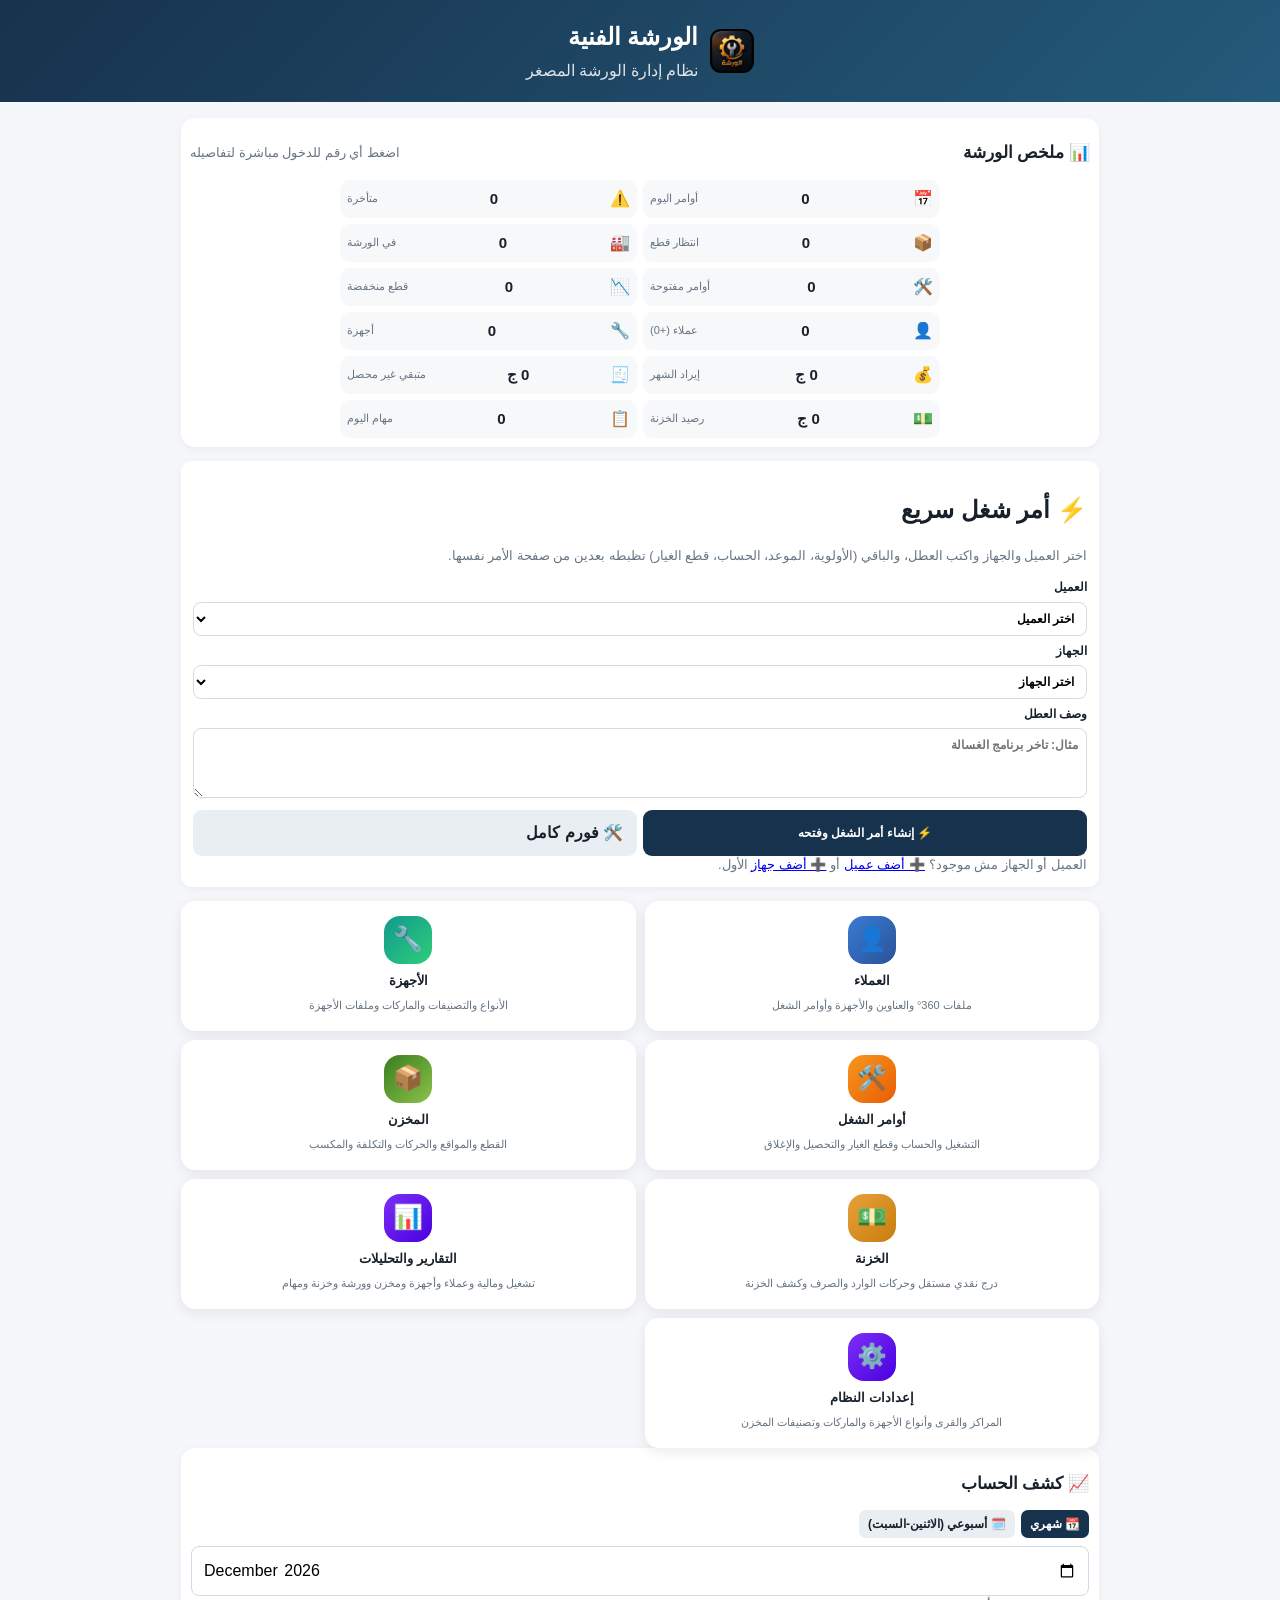
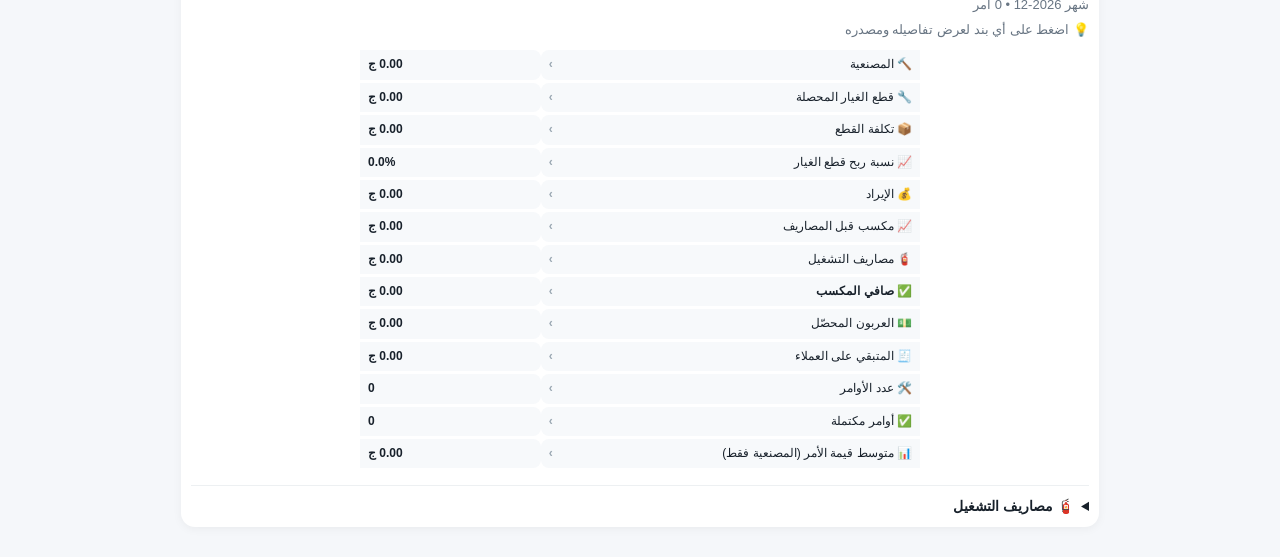
==== index.html @ c68638f8 "Add files via upload" ====
<!doctype html><html lang="ar" dir="rtl"><head><meta charset="utf-8"><meta name="viewport" content="width=device-width,initial-scale=1"><meta name="theme-color" content="#001b4d"><link rel="manifest" href="manifest.json?v=11.4.1"><link rel="icon" type="image/png" sizes="192x192" href="icon-192-v11-4-1.png"><link rel="apple-touch-icon" href="icon-192-v11-4-1.png"><title>الورشة الفنية | النظام المصغر</title><link rel="stylesheet" href="style.css"></head><body>
<header><div class="brand"><img class="brand-logo" src="icon-192-v11-4-1.png" alt="شعار الورشة الفنية"><div><h1>الورشة الفنية</h1><p>نظام إدارة الورشة المصغر</p></div></div><button id="installAppBtn" class="secondary hidden" type="button" onclick="installWorkshopApp()">📲 تثبيت التطبيق</button></header>
<main>
<section class="dashboard"><div class="dash-head"><h2>📊 ملخص الورشة</h2><span class="hint">اضغط أي رقم للدخول مباشرة لتفاصيله</span></div><div id="dashboard"></div></section>
<section class="panel" id="quickOrderPanel"><h2>⚡ أمر شغل سريع</h2><p class="hint">اختر العميل والجهاز واكتب العطل، والباقي (الأولوية، الموعد، الحساب، قطع الغيار) تظبطه بعدين من صفحة الأمر نفسها.</p><div class="form-grid"><label class="wide">العميل<select id="qoCustomer"></select></label><label class="wide">الجهاز<select id="qoDevice"></select></label><label class="wide">وصف العطل<textarea id="qoFault" placeholder="مثال: تاخر برنامج الغسالة"></textarea></label></div><div class="actions"><button type="button" class="primary" onclick="quickCreateRequest()">⚡ إنشاء أمر الشغل وفتحه</button><a class="secondary" href="requests.html">🛠️ فورم كامل</a></div><div class="hint">العميل أو الجهاز مش موجود؟ <a href="customers.html">➕ أضف عميل</a> أو <a href="devices.html">➕ أضف جهاز</a> الأول.</div></section>
<div class="grid">
<a class="card card-accent-blue" href="customers.html"><i>👤</i><div class="card-text"><b>العملاء</b><span>ملفات 360° والعناوين والأجهزة وأوامر الشغل</span></div></a>
<a class="card card-accent-teal" href="devices.html"><i>🔧</i><div class="card-text"><b>الأجهزة</b><span>الأنواع والتصنيفات والماركات وملفات الأجهزة</span></div></a>
<a class="card card-accent-orange" href="requests.html"><i>🛠️</i><div class="card-text"><b>أوامر الشغل</b><span>التشغيل والحساب وقطع الغيار والتحصيل والإغلاق</span></div></a>
<a class="card card-accent-green" href="inventory.html"><i>📦</i><div class="card-text"><b>المخزن</b><span>القطع والمواقع والحركات والتكلفة والمكسب</span></div></a>
<a class="card card-accent-gold" href="treasury.html"><i>💵</i><div class="card-text"><b>الخزنة</b><span>درج نقدي مستقل وحركات الوارد والصرف وكشف الخزنة</span></div></a>
<a class="card card-accent-purple" href="reports.html"><i>📊</i><div class="card-text"><b>التقارير والتحليلات</b><span>تشغيل ومالية وعملاء وأجهزة ومخزن وورشة وخزنة ومهام</span></div></a><a class="card card-accent-purple" href="settings.html"><i>⚙️</i><div class="card-text"><b>إعدادات النظام</b><span>المراكز والقرى وأنواع الأجهزة والماركات وتصنيفات المخزن</span></div></a>
</div>
<section class="report" id="reportSection">
  <div class="dash-head"><h2>📈 كشف الحساب</h2></div>
  <div class="report-mode-toggle">
    <button type="button" id="modeMonthBtn" class="secondary mini-action active-track" onclick="setReportMode('month')">📆 شهري</button>
    <button type="button" id="modeWeekBtn" class="secondary mini-action" onclick="setReportMode('week')">🗓️ أسبوعي (الاثنين‑السبت)</button>
  </div>
  <input id="reportMonth" type="month">
  <input id="reportWeek" type="week" class="hidden">
  <div id="monthlyReport"></div>
  <details class="expense-panel">
    <summary>🧯 مصاريف التشغيل</summary>
    <div class="form-grid expense-form">
      <label>التاريخ<input id="expDate" type="date"></label>
      <label>التصنيف<select id="expCategory"></select></label>
      <label>المبلغ<input id="expAmount" type="number" step="0.01" min="0" placeholder="0.00"></label>
      <label class="wide">ملاحظة<input id="expNote" placeholder="اختياري"></label>
    </div>
    <button type="button" class="primary expense-save" onclick="addExpense()">💾 حفظ المصروف</button>
    <div id="expenseList"></div>
  </details>
</section>
</main><script src="notif-shared.js"></script><script src="app.js"></script></body></html>
---- style.css ----
*{box-sizing:border-box}body{margin:0;font-family:Arial,sans-serif;background:#f5f7fa;color:#18212b}header{background:linear-gradient(135deg,#17324d,#245a7a);color:#fff;padding:20px}.brand{max-width:950px;margin:auto;display:flex;gap:12px;align-items:center}.brand-logo{width:44px;height:44px;border-radius:11px;flex:0 0 auto;display:block}.brand h1{margin:0;font-size:24px}.brand p{margin:4px 0 0;opacity:.85}main{max-width:950px;margin:auto;padding:16px}.page{max-width:950px}.back{display:inline-block;margin-bottom:12px;color:#17324d;text-decoration:none;font-weight:bold}.page-head,.dash-head{display:flex;align-items:center;justify-content:space-between;gap:10px}.grid{display:grid;grid-template-columns:repeat(2,1fr);gap:12px;margin-top:14px}.card,.panel,.report,.dashboard,.profile,.item,.form{background:#fff;border-radius:14px;box-shadow:0 2px 10px #0000000d}.card{display:flex;flex-direction:column;text-align:center;align-items:center;gap:10px;padding:20px 12px;text-decoration:none;color:inherit;box-shadow:0 4px 14px #00000014;transition:transform .12s,box-shadow .12s}.card:hover{transform:translateY(-2px);box-shadow:0 8px 20px #00000022}.card:active{transform:scale(.98)}.card i{font-style:normal;font-size:28px;flex:0 0 auto;width:58px;height:58px;display:flex;align-items:center;justify-content:center;background:#eef3f7;border-radius:16px}.card-full{grid-column:1/-1;flex-direction:row;text-align:right}.card-accent-blue i{background:linear-gradient(135deg,#3a7bd5,#2a5298);color:#fff}.card-accent-teal i{background:linear-gradient(135deg,#11998e,#2fce7a);color:#fff}.card-accent-orange i{background:linear-gradient(135deg,#f7971e,#e85d04);color:#fff}.card-accent-green i{background:linear-gradient(135deg,#3a7d1f,#8bc34a);color:#fff}.card-accent-purple i{background:linear-gradient(135deg,#7b2ff7,#4a00e0);color:#fff}
.card-accent-gold i{background:linear-gradient(135deg,#e8a13a,#c77d0e);color:#fff}
.treasury-balance{background:linear-gradient(135deg,#17324d,#0c1c2c);color:#fff;border-radius:14px;padding:18px;text-align:center;margin-bottom:14px}
.treasury-balance span{display:block;font-size:13px;opacity:.8;margin-bottom:4px}
.treasury-balance b{font-size:28px}
.treasury-balance.negative{background:linear-gradient(135deg,#8a1f1f,#4d0e0e)}
.treasury-actions{background:#f7f9fb;border-radius:10px;padding:10px;margin-bottom:14px}
.treasury-actions .actions{display:flex;gap:8px;margin-top:8px}
.treasury-actions .actions button{flex:1}
.treasury-list-title{margin:14px 0 8px;font-size:15px}
.treasury-row{display:grid;grid-template-columns:1fr auto auto;align-items:center;gap:8px;background:#fff;border:1px solid #e2e6eb;border-radius:10px;padding:10px 12px;margin-bottom:8px}
.treasury-row-main{display:flex;flex-direction:column;gap:2px;min-width:0}
.treasury-row-main small{color:#687583;font-size:11px}
.treasury-row-amount{font-weight:bold;white-space:nowrap}
.treasury-row-amount.in{color:#1e8a4c}
.treasury-row-amount.out{color:#b3261e}
.treasury-row-actions{display:flex;gap:4px}.card-text{min-width:0;flex:1 1 auto}.card b{font-size:17px;display:block;margin-bottom:2px}.card span{color:#687583;line-height:1.5;font-size:13px}.dashboard,.report{padding:14px;margin-bottom:14px}.stats{display:grid;grid-template-columns:repeat(4,1fr);gap:8px}.stat{background:#f6f8fa;border-radius:10px;padding:10px}.stat b{display:block;font-size:18px}.stat span{font-size:12px;color:#687583}.primary,.secondary,.icon-btn{border:0;border-radius:9px;padding:11px 14px;cursor:pointer;text-decoration:none;font-weight:bold;font-family:inherit}.primary{background:#17324d;color:#fff}.secondary,.icon-btn{background:#e9eef3;color:#18212b}.form{padding:15px;margin:14px 0}.form-grid{display:grid;grid-template-columns:repeat(2,1fr);gap:10px}.form-grid .wide{grid-column:1/-1}label{display:grid;gap:5px;font-weight:bold;font-size:14px}small{font-weight:normal;color:#75808a}input,select,textarea{width:100%;padding:11px;border:1px solid #d3dae1;border-radius:8px;font:inherit;background:#fff}textarea{min-height:70px;resize:vertical}.actions{display:grid;grid-template-columns:1fr 1fr;gap:8px;margin-top:12px}.search{margin:10px 0}.item{padding:14px;margin:9px 0}.item-head{display:flex;justify-content:space-between;gap:8px;align-items:center}.badge{background:#edf1f4;border-radius:20px;padding:4px 9px;font-size:12px}.profile{padding:16px}.profile-grid,.calc-grid{display:grid;grid-template-columns:repeat(2,1fr);gap:9px}.kv{background:#f7f9fb;border-radius:9px;padding:10px}.kv b{display:block;color:#6b7783;font-size:12px;margin-bottom:3px}.calc,.parts-box,.panel{background:#f7f9fb;border-radius:11px;padding:12px;margin-top:12px}.part-add{display:grid;grid-template-columns:2fr 1fr auto;gap:8px}.part-row{display:grid;grid-template-columns:2fr 1fr 1fr auto;gap:7px;align-items:center;margin-top:7px}.filters{display:grid;grid-template-columns:2fr 1fr;gap:8px}.settings-grid{display:grid;grid-template-columns:repeat(2,1fr);gap:12px}.panel{background:#fff}.inline{display:grid;grid-template-columns:1fr auto;gap:7px}.setting-row{display:flex;justify-content:space-between;gap:7px;align-items:center;padding:8px 0;border-bottom:1px solid #edf0f2}.hidden{display:none}.notice{background:#fff3cd;padding:12px;border-radius:9px}.hint{color:#687583;font-size:13px}.photo{max-width:180px;max-height:160px;border-radius:10px;margin-top:8px}.danger{color:#a11}.success{color:#18794e}.money{font-weight:bold;font-size:18px}@media(max-width:650px){.form-grid,.stats,.settings-grid,.profile-grid,.calc-grid{grid-template-columns:1fr}.actions{grid-template-columns:1fr}.filters{grid-template-columns:1fr}.part-add{grid-template-columns:1fr 1fr}.part-row{grid-template-columns:1fr 1fr}.page-head{align-items:flex-start}}

.address-note{background:#f1f5f8;border-radius:8px;padding:8px;font-size:13px;color:#657381;margin:6px 0}.compact-actions{display:flex;gap:6px;flex-wrap:wrap;align-items:center}.village-box{display:flex;gap:6px;flex-wrap:wrap;padding:8px 0}.village-chip{background:#eef3f7;border-radius:18px;padding:5px 8px;font-size:12px}.village-chip button{border:0;background:transparent;cursor:pointer}.compact-stats{display:grid;grid-template-columns:repeat(2,1fr);gap:6px}.compact-stats .stat{padding:7px;display:flex;align-items:center;justify-content:space-between;gap:6px;text-decoration:none;color:inherit}a.stat{cursor:pointer}.compact-stats .stat b{font-size:15px}.compact-stats .stat span{font-size:11px}.month-table{width:100%;border-collapse:collapse;font-size:13px}.month-table td{padding:7px 6px;border-bottom:1px solid #edf0f2}.month-table td:last-child{text-align:left;font-weight:bold}
.report-click-hint{margin:0 0 8px}
.report-row-clickable{cursor:pointer}
.report-row-clickable:active{opacity:.7}
.report-row-clickable td:first-child{position:relative}
.report-row-clickable td:first-child::after{content:"›";float:left;color:#9aa7b2;font-weight:bold}
.report-detail{margin-top:10px;background:#eef3f7;border-radius:10px;padding:10px}
.report-detail-head{display:flex;align-items:center;justify-content:space-between;gap:8px;margin-bottom:6px}
.report-detail-note{margin-bottom:6px}
.report-detail-list{display:grid;gap:6px;max-height:320px;overflow:auto}
.report-detail-row{display:flex;justify-content:space-between;align-items:center;gap:8px;background:#fff;border-radius:8px;padding:8px 10px;text-decoration:none;color:inherit;font-size:13px}
.report-detail-row.total-row{font-weight:bold;background:#dfe9f2}
.report-mode-toggle{display:flex;gap:6px;margin-bottom:8px;flex-wrap:wrap}
.profile-title{unicode-bidi:plaintext;white-space:normal!important;overflow:visible!important;text-overflow:clip!important;word-break:break-word;max-width:100%!important;line-height:1.25}
.quick-add{background:#eef6ff;border:1px dashed #9fc4e8;border-radius:10px;padding:12px;margin:2px 0 10px;animation:quickAddIn .15s ease-out}
.quick-add h3{margin:0 0 8px;font-size:14px;color:#17324d}
@keyframes quickAddIn{from{opacity:0;transform:translateY(-4px)}to{opacity:1;transform:translateY(0)}}
.select-add{display:grid;grid-template-columns:1fr auto;gap:6px}
.quick-add-btn.quick-add-open{background:#fde2e2;color:#a11}
.report-range{margin-bottom:6px}
.expense-panel{margin-top:14px;border-top:1px solid #edf0f2;padding-top:10px}
.expense-panel summary{cursor:pointer;font-weight:bold;font-size:14px}
.expense-form{margin-top:8px}
.expense-save{margin-top:8px}
.expense-subtitle{font-size:13px;margin:12px 0 6px}
.expense-row{display:grid;grid-template-columns:70px 1fr auto auto auto;gap:8px;align-items:center;background:#f7f9fb;border-radius:8px;padding:7px 8px;margin-top:6px;font-size:12px}
.expense-note{color:#687583;overflow:hidden;text-overflow:ellipsis;white-space:nowrap}

.profile-title{font-size:21px;line-height:1.15;margin:0;white-space:nowrap;overflow:hidden;text-overflow:ellipsis;max-width:55vw}.section-actions{display:flex;gap:6px;align-items:center;justify-content:flex-end;flex-wrap:wrap}.small-btn{padding:7px 9px;font-size:12px;border-radius:8px}.profile .page-head{margin-bottom:10px}.month-table{border-collapse:separate;border-spacing:0 3px}.month-table tr{background:#f7f9fb}.month-table td{padding:8px 9px;border:0}.month-table td:first-child{border-radius:8px 0 0 8px}.month-table td:last-child{border-radius:0 8px 8px 0;text-align:left;min-width:100px}.report .month-table{max-width:560px;margin:auto}.report .month-table td{padding:6px 8px}.report{padding:10px}.compact-stats .stat{min-height:38px}.compact-stats{max-width:600px;margin:auto}.form .page-head{margin-bottom:8px}.form{scroll-margin-top:10px}@media(max-width:650px){.profile-title{font-size:19px;max-width:48vw}.section-actions{gap:4px}.small-btn{padding:6px 8px;font-size:11px}.compact-stats{grid-template-columns:repeat(2,1fr)}}

/* v3.1 compact mobile/work-order improvements */
.request-one-page{padding:12px}.request-top{display:flex;justify-content:space-between;align-items:center;gap:8px;margin-bottom:8px}.request-title{font-size:18px!important;max-width:none}.mini-action{padding:6px 9px!important;font-size:11px!important;border-radius:7px!important}.request-grid{display:grid;grid-template-columns:repeat(2,minmax(0,1fr));gap:6px}.request-grid .kv{padding:7px 8px;min-height:0;font-size:13px}.request-grid .kv b{font-size:10px;margin-bottom:2px}.request-wide{grid-column:1/-1}.request-account,.request-parts{background:#f7f9fb;border-radius:9px;padding:8px}.request-account h3,.request-parts h3{margin:0 0 5px;font-size:14px}.request-account{grid-column:1}.request-parts{grid-column:2}.compact-money{font-size:11px!important}.compact-money td{padding:4px 6px!important}.compact-money td:last-child{min-width:70px!important}.total-row{font-weight:bold}.compact-part{grid-template-columns:1fr auto auto!important;font-size:12px;margin-top:4px!important;background:#fff;border-radius:7px;padding:5px 6px}.empty-inline{font-size:12px;color:#6b7783;padding:4px 0}.request-part-add{grid-template-columns:minmax(0,1fr) 55px auto!important;margin-top:7px}.request-part-add select,.request-part-add input{padding:7px;font-size:11px}.request-part-add button{white-space:nowrap}.request-one-page .compact-actions{gap:4px}.request-one-page .badge{font-size:10px;padding:3px 7px}.profile-title{font-size:18px;max-width:100%;white-space:nowrap;overflow:hidden;text-overflow:ellipsis}.profile .page-head{gap:6px}.compact-actions .primary,.compact-actions .secondary{padding:7px 9px;font-size:11px}.month-table td{padding:5px 7px}.report .month-table{font-size:12px}.dashboard{padding:9px}.dash-head h2{font-size:17px}.grid{gap:9px}.card{padding:15px 10px;gap:8px}.card i{font-size:24px;width:48px;height:48px}.card b{font-size:13px}.card span{font-size:11px}.card-full{flex-direction:row;text-align:right;padding:14px 16px}.item{padding:10px;margin:6px 0}.item-head{gap:5px}.item-head b{font-size:14px}.back{font-size:13px}.page{padding:10px}.page-head h1{font-size:20px;margin:0}.section-actions{gap:4px}.small-btn{padding:6px 8px;font-size:11px}.form{padding:10px}.form-grid{gap:7px}.form-grid label{font-size:12px}.form-grid input,.form-grid select,.form-grid textarea{padding:8px;font-size:12px}.actions{gap:6px}.actions button{padding:8px;font-size:12px}
@media(max-width:650px){.request-grid{grid-template-columns:repeat(2,minmax(0,1fr));gap:5px}.request-account,.request-parts{grid-column:1/-1}.request-parts{display:block}.request-part-add{grid-template-columns:minmax(0,1fr) 48px!important}.request-part-add button{grid-column:1/-1;width:100%}.request-top{align-items:flex-start}.request-title{font-size:17px!important}.profile-title{font-size:17px;max-width:43vw}.compact-actions .primary,.compact-actions .secondary{padding:6px 8px;font-size:10px}.request-one-page .kv{font-size:12px}.request-one-page .kv b{font-size:9px}.request-one-page .request-account,.request-one-page .request-parts{padding:7px}.request-one-page h3{font-size:13px}.compact-part{font-size:11px}.report .month-table td{padding:4px 5px}}

/* v3.2: slightly larger, clean mobile typography + payment/parts controls */
body{font-size:16px;line-height:1.45}
button,input,select,textarea{font-size:inherit}
.pay-close-btn{width:100%;margin-top:8px;padding:9px 10px;border:0;border-radius:8px;background:#17324d;color:#fff;font-weight:bold;cursor:pointer;font-family:inherit}
.request-part-add input{max-width:80px}
@media(max-width:650px){
  .request-one-page .kv{font-size:13px}
  .request-one-page .kv b{font-size:10px}
  .request-one-page h3{font-size:14px}
  .compact-part{font-size:12px}
  .request-part-add select,.request-part-add input{font-size:12px;padding:8px}
  .mini-action{font-size:11px!important;padding:7px 9px!important}
  .hint{font-size:12px}
  .profile-title{font-size:18px;max-width:48vw}
  .page-head h1{font-size:21px}
}

/* v3.2: slightly larger, clean typography + payment/parts controls */
body{font-size:16px;line-height:1.45}
button,input,select,textarea{font-size:inherit}
.pay-close-btn{width:100%;margin-top:8px;padding:9px 10px;border:0;border-radius:8px;background:#17324d;color:#fff;font-weight:bold;cursor:pointer;font-family:inherit}
.request-part-add input{max-width:80px}
@media(max-width:650px){
  .request-one-page .kv{font-size:13px}
  .request-one-page .kv b{font-size:10px}
  .request-one-page h3{font-size:14px}
  .compact-part{font-size:12px}
  .request-part-add select,.request-part-add input{font-size:12px;padding:8px}
  .mini-action{font-size:11px!important;padding:7px 9px!important}
  .hint{font-size:12px}
  .profile-title{font-size:18px;max-width:48vw}
  .page-head h1{font-size:21px}
}

/* v3.3: scheduling + workshop workflow */
.schedule-panel,.workshop-track{background:#f7f9fb;border-radius:10px;padding:9px;margin:9px 0}.schedule-head{display:flex;justify-content:space-between;gap:8px;align-items:center;margin-bottom:6px;font-size:13px}.schedule-head span{color:#687583;font-size:12px}.schedule-table{display:grid;gap:4px}.schedule-row{display:grid;grid-template-columns:90px 55px 1fr;gap:6px;align-items:center;background:#fff;border-radius:7px;padding:6px 8px;font-size:12px}.schedule-header{background:#e9eef3;font-weight:bold;color:#687583}.schedule-row a{font-weight:bold;margin-left:4px}.schedule-empty{font-size:12px;color:#687583;text-align:center}.workshop-track{grid-column:1/-1}.workshop-track h3{margin:0 0 6px;font-size:14px}.workshop-state{display:flex;justify-content:space-between;align-items:center;gap:8px;background:#fff;border-radius:8px;padding:7px 8px;margin-bottom:6px}.workshop-state small{color:#687583}.workshop-actions{display:flex;gap:5px;flex-wrap:wrap}.active-track{background:#17324d;color:#fff}.workshop-pull{margin-top:7px}.workshop-badge{display:inline-block;margin:4px 0}.filters{grid-template-columns:2fr 1fr 1fr}
@media(max-width:650px){.schedule-row{grid-template-columns:68px 42px 1fr;font-size:11px}.schedule-head{font-size:12px}.workshop-actions .mini-action{flex:1 1 auto}.filters{grid-template-columns:1fr}.workshop-track{padding:7px}.workshop-track h3{font-size:13px}}

.settings-anchor,#reportSection{scroll-margin-top:20px}.settings-grid{align-items:start}.setting-list-panel{min-width:0}.setting-list-panel .setting-row{gap:6px}.mini-action{font-size:12px!important;padding:7px 9px!important;white-space:nowrap}.page-head h1{font-size:21px}.profile-title{font-size:19px;white-space:nowrap;overflow:hidden;text-overflow:ellipsis}.compact-actions{gap:5px}.settings-grid .panel{margin:0}.setting-list-panel h2{font-size:17px}.setting-list-panel .hint{font-size:12px}
.village-row{display:flex;align-items:center;gap:8px;flex-wrap:wrap;padding:7px 0;border-bottom:1px solid rgba(255,255,255,.06)}
.village-order{display:inline-flex;align-items:center}
.order-number{width:54px;min-width:54px;padding:7px 5px;text-align:center;border-radius:9px;border:1px solid #c9d2da;background:#fff;color:#18212b;font-size:15px}
.village-name{flex:1;min-width:120px}
/* ترتيب الإعدادات بالسحب والإفلات */
.drag-hint{font-size:12px;color:#687583;background:#f6f8fa;border-radius:8px;padding:7px 9px;margin:8px 0}.drag-item{position:relative;transition:transform .12s,background .12s,box-shadow .12s}.drag-handle{display:inline-flex;align-items:center;justify-content:center;width:28px;min-width:28px;height:28px;border-radius:7px;background:#eef3f7;color:#526170;cursor:grab;font-size:18px;font-weight:bold;touch-action:none;user-select:none}.drag-handle:active{cursor:grabbing}.drag-item.dragging{opacity:.55;box-shadow:0 0 0 2px #17324d33 inset}.drag-item.drag-over{background:#eaf2f8;border-radius:9px;box-shadow:0 0 0 2px #17324d55 inset}.setting-name{flex:1;min-width:0}.type-options{margin:3px 0 8px;padding-right:38px}.sortable-list{display:grid;gap:2px}.village-row{width:100%;}.village-row .village-name{flex:1;min-width:80px}.village-row .order-number,.setting-row .order-number{width:48px;min-width:48px}.setting-row .compact-actions{justify-content:flex-start}@media(max-width:650px){.drag-handle{width:32px;min-width:32px;height:32px}.drag-hint{font-size:11px}.setting-row,.village-row{padding:7px 0}.setting-name{font-size:13px}.type-options{padding-right:40px}}

/* V11.2.1: actions occupy a dedicated left column; never cover record data */
.record-card{display:grid!important;grid-template-columns:96px minmax(0,1fr);gap:12px;align-items:start;direction:ltr;min-height:104px;overflow:hidden}
.record-card>.record-main{direction:rtl;min-width:0}
.card-side-actions{position:static!important;grid-column:1;grid-row:1;display:flex;flex-direction:column;gap:6px;align-items:stretch;width:auto;direction:rtl}
.card-side-actions .small-btn{width:100%;text-align:center;box-sizing:border-box}
.record-card .record-main>*{min-width:0}
.danger-btn{background:#8f1d2c!important;color:#fff!important;border:0;border-radius:8px;padding:7px 10px;font:inherit;cursor:pointer}.danger-btn:hover{filter:brightness(1.08)}.danger-strong{background:#b00020!important}.danger-panel{border:1px solid #d7a3aa!important}.delete-actions{display:grid;grid-template-columns:repeat(2,minmax(0,1fr));gap:8px}.delete-actions .danger-btn{width:100%}
@media(max-width:650px){.record-card{grid-template-columns:82px minmax(0,1fr);gap:9px;min-height:100px}.card-side-actions{gap:5px}.card-side-actions .small-btn{font-size:10px!important;padding:6px 5px!important}.delete-actions{grid-template-columns:1fr}}

/* V11.1 PWA install control */
#installAppBtn{margin-inline-start:auto;white-space:nowrap;align-self:center}
header{display:flex;align-items:center;justify-content:space-between;gap:12px}
@media (max-width:600px){#installAppBtn{font-size:.86rem;padding:9px 12px}.brand h1{font-size:1.45rem}.brand p{font-size:.9rem}}

.inline-status{border:1px solid #ccd6e0;border-radius:8px;padding:4px 8px;background:#fff;font:inherit;max-width:180px}


/* =========================================================
   V11.2.6 — Simple / uncluttered section views
   ========================================================= */
.simple-home{margin-top:12px}
.simple-summary-title{display:flex;align-items:center;justify-content:space-between;gap:10px;padding:4px 2px 10px;font-size:16px}
.simple-summary-title span{font-size:12px;color:#687583}
.simple-stat-grid{display:grid;grid-template-columns:repeat(2,minmax(0,1fr));gap:8px}
.bucket-group-label{font-size:12px;color:#687583;margin:12px 2px 6px;font-weight:bold}
.simple-stat{display:grid;grid-template-columns:auto 1fr auto;grid-template-rows:auto auto;align-items:center;gap:0 8px;background:#fff;border:1px solid #e2e6eb;border-radius:12px;padding:10px 11px;font:inherit;text-align:right;cursor:pointer;color:inherit}
.simple-stat:active{opacity:.8}
.simple-stat span{grid-row:1/3;font-size:22px;color:#3a5a78;display:flex;align-items:center;justify-content:center}
.simple-stat span svg{width:24px;height:24px}
.simple-stat b{font-size:12px;white-space:nowrap;overflow:hidden;text-overflow:ellipsis}
.simple-stat strong{font-size:18px;text-align:left}
.simple-stat small{grid-column:2;color:#687583;font-size:11px}
.simple-main-actions{display:flex;gap:8px;align-items:center;flex-wrap:wrap;margin-top:10px}
.simple-tile{border:1px solid #dfe4e9;background:#fff;color:#18212b;border-radius:12px;min-height:82px;padding:10px 8px;display:flex;flex-direction:column;align-items:center;justify-content:center;gap:4px;font-family:inherit;cursor:pointer;box-shadow:0 1px 4px #0000000a}
.simple-tile span{font-size:24px;line-height:1}
.simple-tile span svg{width:24px;height:24px}
.simple-tile b{font-size:12px}
.simple-tile:hover{transform:translateY(-1px)}
.simple-tile.primary-tile{background:#17324d;color:#fff;border-color:#17324d}
.simple-action-link{padding:9px 11px;border-radius:9px;background:#eef2f5;color:#18212b;text-decoration:none;font-size:12px;font-weight:bold}
.simple-empty{padding:14px;text-align:center;color:#687583;background:#f7f9fb;border-radius:10px;font-size:13px}
.simple-stock-alert{display:block;width:100%;text-align:right;background:#fff3cd;color:#7a5b00;border:none;border-radius:9px;padding:8px 10px;font-size:12px;margin-bottom:8px;font:inherit;cursor:pointer}
.simple-stock-alert:active{opacity:.8}
.simple-order-grid{display:grid;grid-template-columns:repeat(3,minmax(0,1fr));gap:8px}
.simple-order-grid .simple-tile{min-height:86px}
.route-summary{margin-top:12px;background:#fff;border:1px solid #e2e6eb;border-radius:12px;padding:10px}
.route-day{border-top:1px solid #edf0f2;padding-top:8px;margin-top:8px}
.route-day-title{display:flex;justify-content:space-between;gap:8px;font-size:13px}
.route-day-title span{color:#687583;font-size:11px}
.route-center{margin-top:7px;background:#f7f9fb;border-radius:9px;padding:8px}
.route-group{margin-top:6px}
.route-group-title{display:flex;justify-content:space-between;gap:8px;font-size:12px;font-weight:bold;color:#3a4a58;padding:2px 2px 4px}
.route-group-title span{color:#687583;font-weight:normal}
.route-center>b{font-size:12px}
.route-village{margin-top:5px;padding-top:5px;border-top:1px solid #e9edf0}
.route-village-head{display:flex;justify-content:space-between;gap:8px;align-items:center}
.route-village-head span{font-size:12px;color:#3a4a58}
.route-village-head strong{font-size:12px}
.route-order-link{display:block;font-weight:bold;color:#17324d;text-decoration:none;font-size:12px;padding:3px 0}
.simple-list-head{display:flex;align-items:center;justify-content:space-between;gap:8px;margin:12px 0 8px}
.simple-list-head>div{display:grid;gap:2px}
.simple-list-head small{font-size:11px;color:#687583}
.simple-record{display:grid;grid-template-columns:42px minmax(0,1fr) auto;gap:9px;align-items:center;background:#fff;border:1px solid #e2e6eb;border-radius:11px;padding:9px 10px;margin:7px 0}
.simple-record-icon{width:38px;height:38px;border-radius:10px;background:#f0f3f6;display:flex;align-items:center;justify-content:center;font-size:20px;color:#3a5a78}
.simple-record-icon svg{width:22px;height:22px}
.simple-record-main{min-width:0;display:grid;gap:2px}
.simple-record-main a{color:inherit;text-decoration:none}
.simple-record-main b{font-size:13px}
.simple-record-main span{font-size:12px;white-space:nowrap;overflow:hidden;text-overflow:ellipsis}
.simple-record-main small{font-size:11px;color:#687583;white-space:nowrap;overflow:hidden;text-overflow:ellipsis}
.simple-record-actions{display:flex;gap:5px;align-items:center}
.simple-record-side{display:grid;justify-items:end;gap:3px}
.simple-record-side>b{font-size:12px}
.simple-status{display:inline-block;background:#eef2f5;color:#42505c;border-radius:14px;padding:4px 7px;font-size:10px;white-space:nowrap}
.simple-status.closed{background:#e5f5ec;color:#18794e}
.deposit-chip{color:#8a6116;font-size:10px;white-space:nowrap}
.simple-qty{min-width:34px;text-align:center;font-weight:bold;font-size:13px}
.simple-qty.low{color:#a11}
@media(max-width:650px){
  .simple-order-grid{grid-template-columns:repeat(2,minmax(0,1fr))}
  .simple-stat-grid{gap:6px}
  .simple-stat{padding:8px}
  .simple-tile{min-height:76px}
  .simple-tile span{font-size:22px}
  .simple-tile b{font-size:11px}
  .simple-record{grid-template-columns:36px minmax(0,1fr) auto;gap:7px;padding:8px}
  .simple-record-icon{width:34px;height:34px;font-size:18px}
  .simple-record-icon svg{width:19px;height:19px}
  .simple-record-main b{font-size:12px}
  .simple-record-main span{font-size:11px}
  .simple-record-main small{font-size:10px}
  .simple-record-actions .small-btn{font-size:10px!important;padding:6px 7px!important}
  .simple-record-side{gap:2px}
  .simple-record-side>b{font-size:10px}
  .simple-status{font-size:9px;padding:3px 6px}
}

/* ===== قطعة غيار خارج المخزن ===== */
.part-add-external{grid-template-columns:1.6fr 1fr 1fr .8fr auto;margin-top:8px;background:#fff7e8;border:1px dashed #e0a63c;border-radius:10px;padding:8px}
.part-row-external{background:#fff7e8;border-radius:8px;padding:4px 6px}
.ext-badge{display:inline-block;background:#e0a63c;color:#fff;border-radius:20px;padding:2px 8px;font-size:11px;font-weight:normal;margin-inline-start:4px}
.ext-cost-note{display:block;color:#8a6d1f;font-size:11px;margin-top:2px}
.tel-link{display:inline-flex;align-items:center;gap:4px;color:#18794e;font-weight:bold;text-decoration:none;direction:ltr;justify-content:flex-end}
.tel-link:hover{text-decoration:underline}
.wa-link{display:inline-flex;align-items:center;gap:4px;color:#1da851;font-weight:bold;text-decoration:none;margin-inline-start:6px}
.wa-link:hover{text-decoration:underline}
@media print{.tel-link,.wa-link{color:#111!important}}
.backup-import-btn{display:inline-flex;align-items:center;cursor:pointer}
.backup-import-btn input{display:none}
.request-parts .hint{margin-top:6px}

/* ===== صفحة التقارير والتحليلات ===== */
.report-page .page-head p{margin:4px 0 0}
.report-filters{display:grid;grid-template-columns:1fr 1fr;gap:10px}
.report-filter-actions{display:flex;flex-wrap:wrap;gap:8px;margin-top:10px}
.report-filter-actions button{flex:1 1 auto;min-width:96px}
#reportPeriodLabel{font-weight:bold;color:#17324d}

.report-section{margin-top:16px;padding:16px}
.report-section-head{display:flex;align-items:center;justify-content:space-between;gap:8px;margin-bottom:10px;border-bottom:2px solid #eef3f7;padding-bottom:8px}
.report-section-head h2{margin:0;font-size:17px;color:#17324d}
.report-section h3{margin:14px 0 8px;font-size:14px;color:#3a4753}

.report-cards{display:grid;grid-template-columns:repeat(4,1fr);gap:10px;margin-bottom:4px}
.report-card{background:linear-gradient(135deg,#f7f9fb,#eef3f7);border:1px solid #e2e6eb;border-radius:12px;padding:12px;text-align:center;display:flex;flex-direction:column;gap:6px}
.report-card span{font-size:12px;color:#687583}
.report-card b{font-size:18px;color:#17324d}

.report-table-wrap{overflow-x:auto;-webkit-overflow-scrolling:touch;border-radius:10px;border:1px solid #e2e6eb}
.report-table-full{width:100%;border-collapse:collapse;font-size:13px;white-space:nowrap}
.report-table-full th,.report-table-full td{padding:9px 10px;text-align:right;border-bottom:1px solid #edf0f2}
.report-table-full th{background:#f7f9fb;color:#3a4753;position:sticky;top:0}
.report-table-full tr:last-child td{border-bottom:0}
.report-table-full tr:hover td{background:#f7fbff}
.report-table-full tr.report-total td{font-weight:bold;background:#eef3f7}
.report-table-full a{color:#17324d;font-weight:bold;text-decoration:none}
.report-table-full a:hover{text-decoration:underline}

.report-mini-grid{display:grid;grid-template-columns:1fr 1fr;gap:16px;margin-top:6px}
.report-list{display:grid;gap:6px}
.report-list-row{display:flex;align-items:center;justify-content:space-between;gap:8px;background:#f7f9fb;border-radius:8px;padding:8px 10px;font-size:13px}
.report-list-row span{min-width:0;overflow:hidden;text-overflow:ellipsis}
.report-list-row a{color:#17324d;font-weight:bold;text-decoration:none}
.report-list-row a:hover{text-decoration:underline}
.report-list-row.report-danger{background:#fdecea;color:#a11}
.report-list-row.report-danger b{color:#a11}
.report-empty{color:#8a97a3;font-size:13px;padding:8px 2px}

@media(max-width:650px){
  .report-filters{grid-template-columns:1fr}
  .report-cards{grid-template-columns:1fr 1fr}
  .report-mini-grid{grid-template-columns:1fr}
  .report-table-full{font-size:12px}
  .part-add-external{grid-template-columns:1fr!important}
  .part-add-external button{width:100%}
}

@media print{
  .report-page .no-print,.report-filter-actions,.back{display:none!important}
  .report-section{box-shadow:none;border:1px solid #ddd;break-inside:avoid}
  .report-cards{grid-template-columns:repeat(4,1fr)}
}
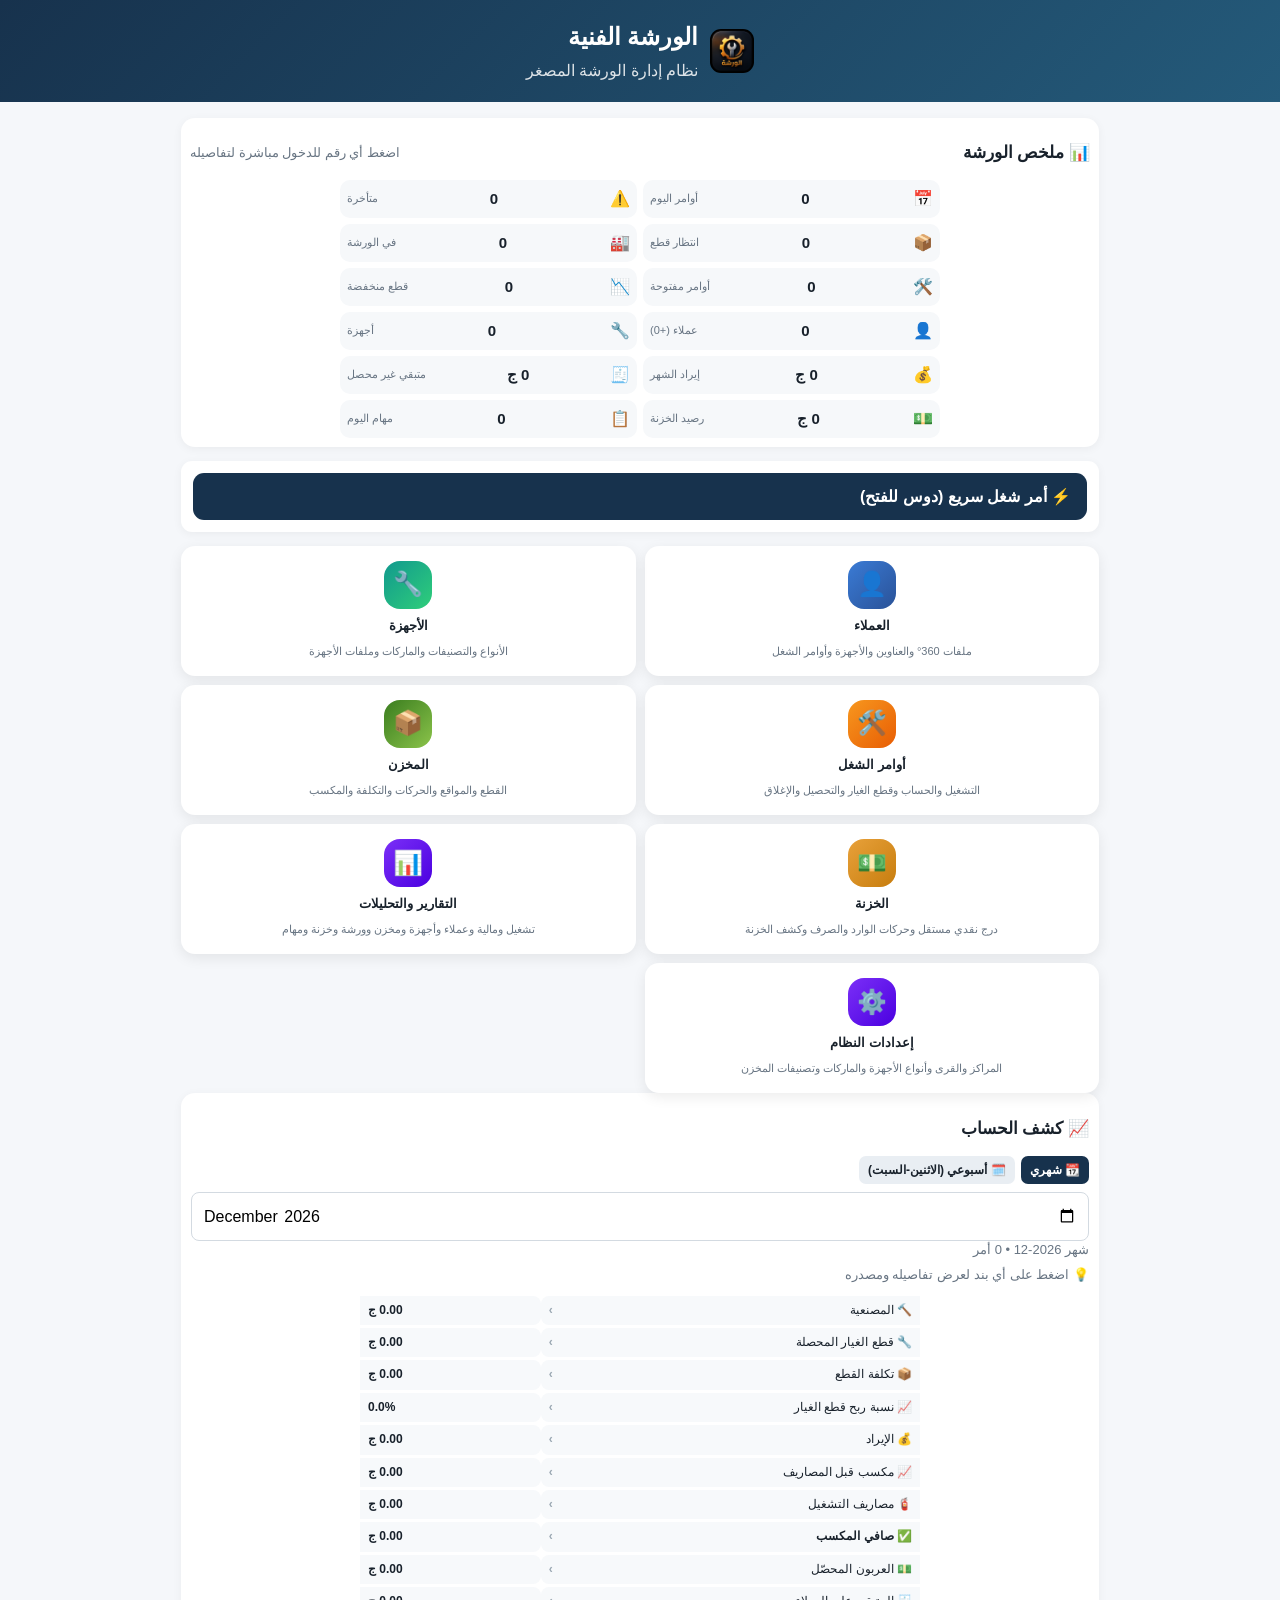
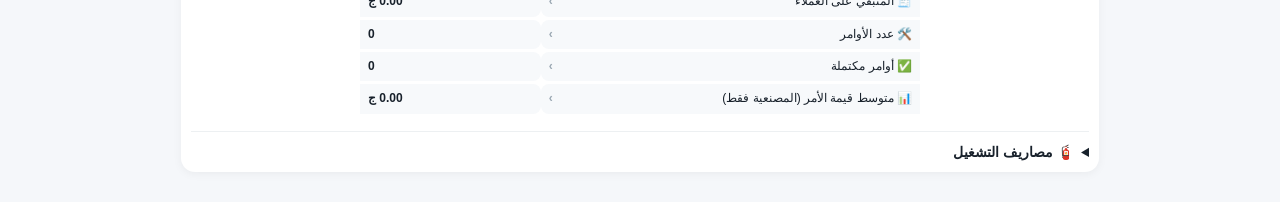
==== commit 62f4e3d7: "Add files via upload" ====
--- a/index.html
+++ b/index.html
@@ -2,7 +2,19 @@
 <header><div class="brand"><img class="brand-logo" src="icon-192-v11-4-1.png" alt="شعار الورشة الفنية"><div><h1>الورشة الفنية</h1><p>نظام إدارة الورشة المصغر</p></div></div><button id="installAppBtn" class="secondary hidden" type="button" onclick="installWorkshopApp()">📲 تثبيت التطبيق</button></header>
 <main>
 <section class="dashboard"><div class="dash-head"><h2>📊 ملخص الورشة</h2><span class="hint">اضغط أي رقم للدخول مباشرة لتفاصيله</span></div><div id="dashboard"></div></section>
-<section class="panel" id="quickOrderPanel"><h2>⚡ أمر شغل سريع</h2><p class="hint">اختر العميل والجهاز واكتب العطل، والباقي (الأولوية، الموعد، الحساب، قطع الغيار) تظبطه بعدين من صفحة الأمر نفسها.</p><div class="form-grid"><label class="wide">العميل<select id="qoCustomer"></select></label><label class="wide">الجهاز<select id="qoDevice"></select></label><label class="wide">وصف العطل<textarea id="qoFault" placeholder="مثال: تاخر برنامج الغسالة"></textarea></label></div><div class="actions"><button type="button" class="primary" onclick="quickCreateRequest()">⚡ إنشاء أمر الشغل وفتحه</button><a class="secondary" href="requests.html">🛠️ فورم كامل</a></div><div class="hint">العميل أو الجهاز مش موجود؟ <a href="customers.html">➕ أضف عميل</a> أو <a href="devices.html">➕ أضف جهاز</a> الأول.</div></section>
+<section class="panel" id="quickOrderPanel"><button type="button" id="quickOrderToggleBtn" class="quick-order-toggle" onclick="toggleQuickOrderPanel()">⚡ أمر شغل سريع (دوس للفتح)</button>
+<div id="quickOrderBody" class="hidden">
+<p class="hint">اختر العميل والجهاز واكتب العطل، والباقي (الأولوية، الموعد، الحساب، قطع الغيار) تظبطه بعدين من صفحة الأمر نفسها. العميل أو الجهاز جديد؟ سجّله من هنا على طول من غير ما تسيب الصفحة.</p>
+<div class="form-grid">
+<label class="wide">العميل<div class="select-add"><select id="qoCustomer"></select><button type="button" class="secondary mini-action quick-add-btn" data-opens="qoCustomerBox" onclick="toggleQuickAdd('qoCustomerBox')">➕ عميل</button></div></label>
+<section id="qoCustomerBox" class="quick-add hidden wide"><h3>➕ إضافة عميل سريع</h3><div class="form-grid"><label>اسم العميل<input id="qoName"></label><label>التليفون<input id="qoPhone" inputmode="tel"></label><label>المركز<select id="qoCenter"></select></label><label>القرية<select id="qoVillage"></select></label><label>الشارع / علامة مميزة <small>اختياري</small><input id="qoStreet"></label></div><div class="actions"><button type="button" class="primary" onclick="saveQuickCustomerHome()">💾 حفظ العميل واختياره</button><button type="button" class="secondary" onclick="closeQuickAdd('qoCustomerBox')">إلغاء</button></div></section>
+<label class="wide">الجهاز<div class="select-add"><select id="qoDevice"></select><button type="button" class="secondary mini-action quick-add-btn" data-opens="qoDeviceBox" onclick="toggleQuickAdd('qoDeviceBox')">➕ جهاز</button></div></label>
+<section id="qoDeviceBox" class="quick-add hidden wide"><h3>➕ إضافة جهاز سريع</h3><div class="form-grid"><label>نوع الجهاز<select id="qoType"></select></label><label>التصنيف<select id="qoCategory"></select></label><label>الماركة<select id="qoBrand"></select></label><label>الموديل <small>اختياري</small><input id="qoModel"></label></div><div class="actions"><button type="button" class="primary" onclick="saveQuickDeviceHome()">💾 حفظ الجهاز واختياره</button><button type="button" class="secondary" onclick="closeQuickAdd('qoDeviceBox')">إلغاء</button></div></section>
+<label class="wide">وصف العطل<textarea id="qoFault" placeholder="مثال: تاخر برنامج الغسالة"></textarea></label>
+</div>
+<div class="actions"><button type="button" class="primary" onclick="quickCreateRequest()">⚡ إنشاء أمر الشغل وفتحه</button><a class="secondary" href="requests.html?add=1">🛠️ فورم كامل</a></div>
+</div>
+</section>
 <div class="grid">
 <a class="card card-accent-blue" href="customers.html"><i>👤</i><div class="card-text"><b>العملاء</b><span>ملفات 360° والعناوين والأجهزة وأوامر الشغل</span></div></a>
 <a class="card card-accent-teal" href="devices.html"><i>🔧</i><div class="card-text"><b>الأجهزة</b><span>الأنواع والتصنيفات والماركات وملفات الأجهزة</span></div></a>
--- a/style.css
+++ b/style.css
@@ -205,6 +205,9 @@
 @media print{.tel-link,.wa-link{color:#111!important}}
 .backup-import-btn{display:inline-flex;align-items:center;cursor:pointer}
 .backup-import-btn input{display:none}
+.quick-order-toggle{width:100%;text-align:right;background:#17324d;color:#fff;border:0;border-radius:11px;padding:14px 16px;font-size:16px;font-weight:bold;cursor:pointer;font-family:inherit}
+.quick-order-toggle.quick-order-open{background:#245a7a;border-radius:11px 11px 0 0}
+#quickOrderBody{padding-top:12px}
 .request-parts .hint{margin-top:6px}
 
 /* ===== صفحة التقارير والتحليلات ===== */
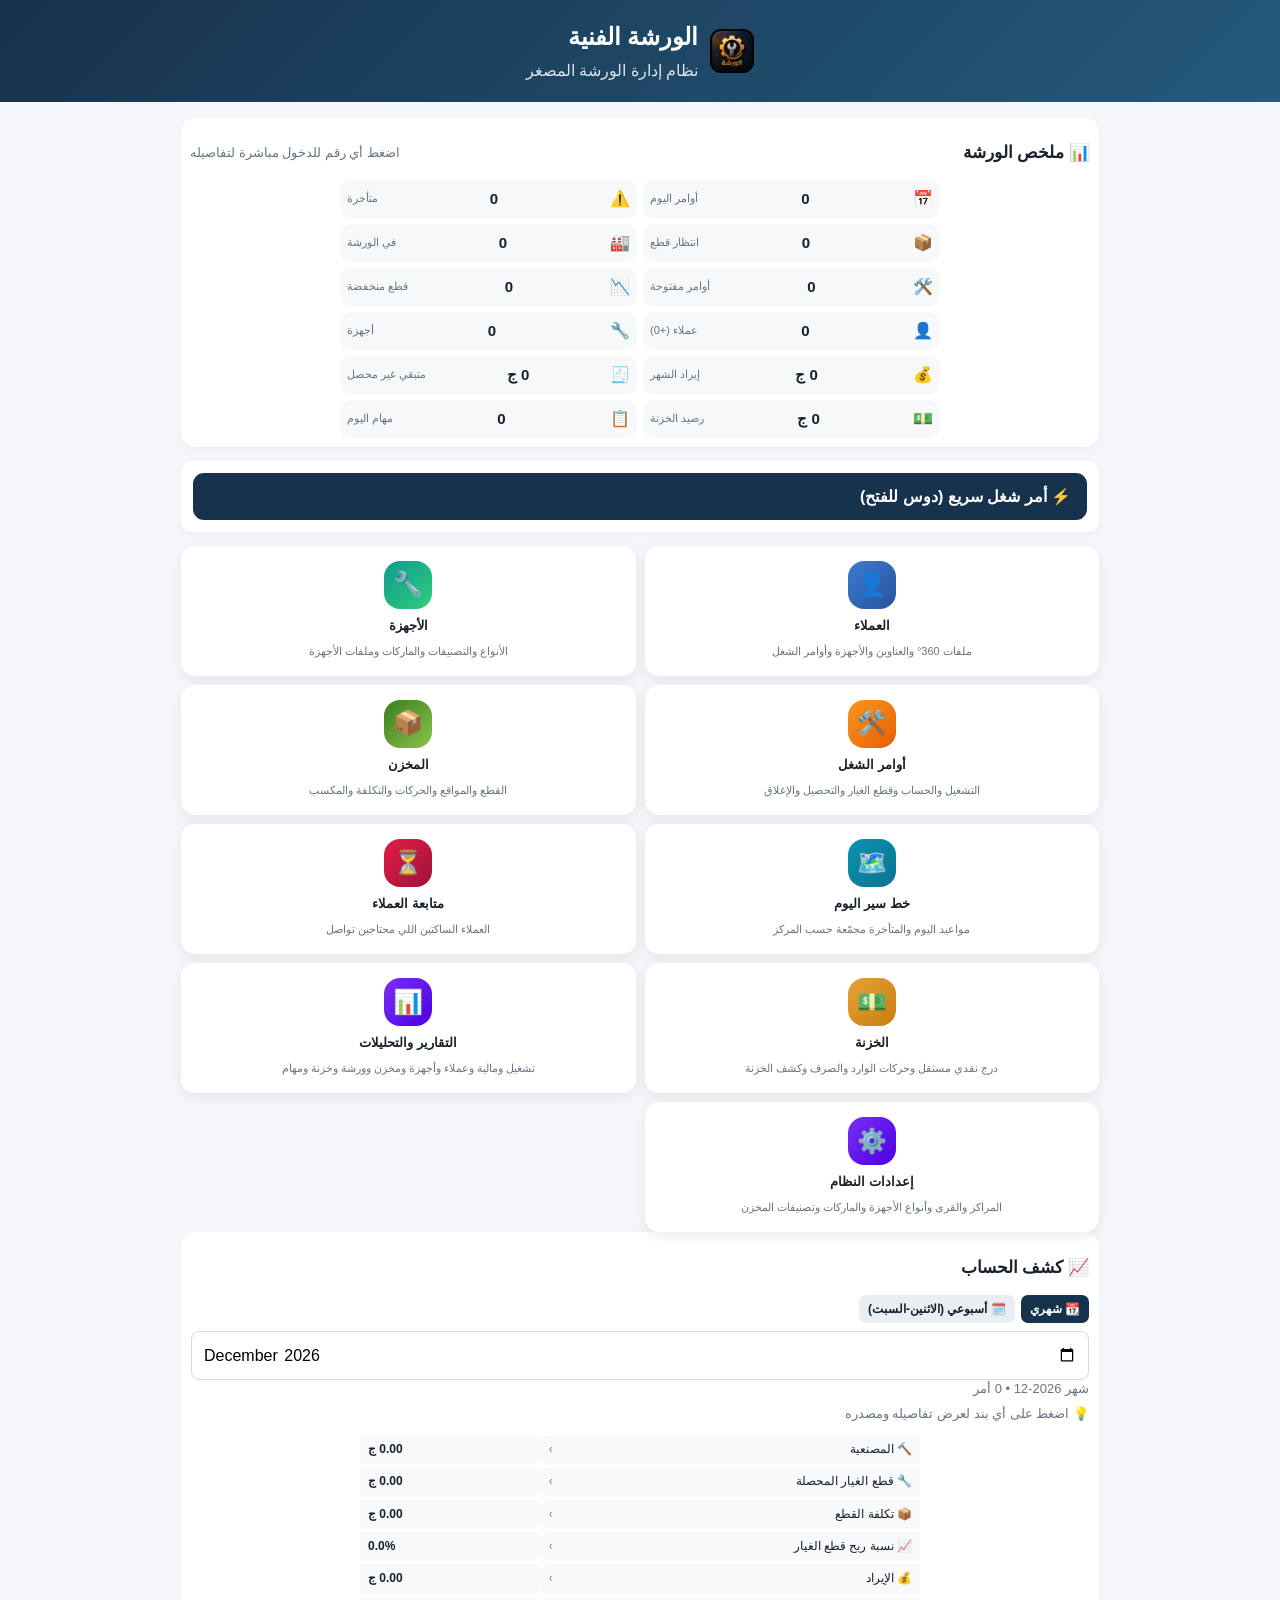
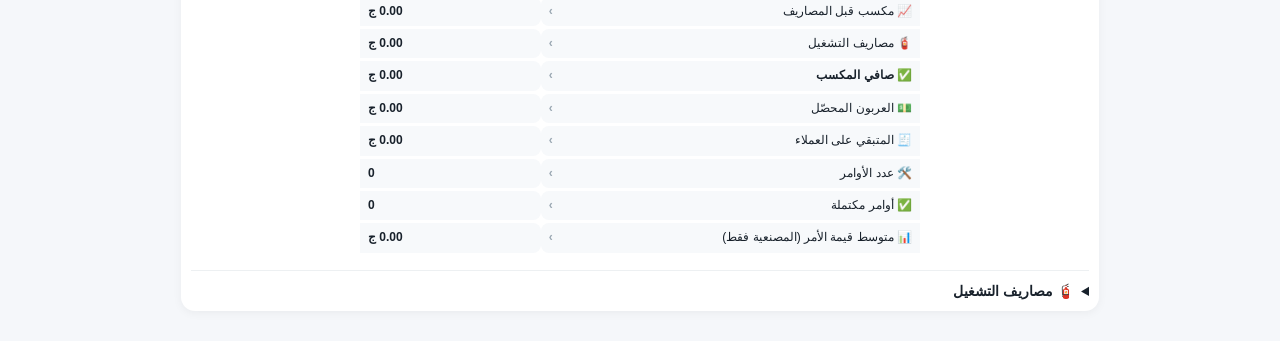
==== commit 82a92832: "Add files via upload" ====
--- a/index.html
+++ b/index.html
@@ -20,6 +20,8 @@
 <a class="card card-accent-teal" href="devices.html"><i>🔧</i><div class="card-text"><b>الأجهزة</b><span>الأنواع والتصنيفات والماركات وملفات الأجهزة</span></div></a>
 <a class="card card-accent-orange" href="requests.html"><i>🛠️</i><div class="card-text"><b>أوامر الشغل</b><span>التشغيل والحساب وقطع الغيار والتحصيل والإغلاق</span></div></a>
 <a class="card card-accent-green" href="inventory.html"><i>📦</i><div class="card-text"><b>المخزن</b><span>القطع والمواقع والحركات والتكلفة والمكسب</span></div></a>
+<a class="card card-accent-cyan" href="route.html"><i>🗺️</i><div class="card-text"><b>خط سير اليوم</b><span>مواعيد اليوم والمتأخرة مجمّعة حسب المركز</span></div></a>
+<a class="card card-accent-red" href="followup.html"><i>⏳</i><div class="card-text"><b>متابعة العملاء</b><span>العملاء الساكتين اللي محتاجين تواصل</span></div></a>
 <a class="card card-accent-gold" href="treasury.html"><i>💵</i><div class="card-text"><b>الخزنة</b><span>درج نقدي مستقل وحركات الوارد والصرف وكشف الخزنة</span></div></a>
 <a class="card card-accent-purple" href="reports.html"><i>📊</i><div class="card-text"><b>التقارير والتحليلات</b><span>تشغيل ومالية وعملاء وأجهزة ومخزن وورشة وخزنة ومهام</span></div></a><a class="card card-accent-purple" href="settings.html"><i>⚙️</i><div class="card-text"><b>إعدادات النظام</b><span>المراكز والقرى وأنواع الأجهزة والماركات وتصنيفات المخزن</span></div></a>
 </div>
--- a/style.css
+++ b/style.css
@@ -1,4 +1,7 @@
 *{box-sizing:border-box}body{margin:0;font-family:Arial,sans-serif;background:#f5f7fa;color:#18212b}header{background:linear-gradient(135deg,#17324d,#245a7a);color:#fff;padding:20px}.brand{max-width:950px;margin:auto;display:flex;gap:12px;align-items:center}.brand-logo{width:44px;height:44px;border-radius:11px;flex:0 0 auto;display:block}.brand h1{margin:0;font-size:24px}.brand p{margin:4px 0 0;opacity:.85}main{max-width:950px;margin:auto;padding:16px}.page{max-width:950px}.back{display:inline-block;margin-bottom:12px;color:#17324d;text-decoration:none;font-weight:bold}.page-head,.dash-head{display:flex;align-items:center;justify-content:space-between;gap:10px}.grid{display:grid;grid-template-columns:repeat(2,1fr);gap:12px;margin-top:14px}.card,.panel,.report,.dashboard,.profile,.item,.form{background:#fff;border-radius:14px;box-shadow:0 2px 10px #0000000d}.card{display:flex;flex-direction:column;text-align:center;align-items:center;gap:10px;padding:20px 12px;text-decoration:none;color:inherit;box-shadow:0 4px 14px #00000014;transition:transform .12s,box-shadow .12s}.card:hover{transform:translateY(-2px);box-shadow:0 8px 20px #00000022}.card:active{transform:scale(.98)}.card i{font-style:normal;font-size:28px;flex:0 0 auto;width:58px;height:58px;display:flex;align-items:center;justify-content:center;background:#eef3f7;border-radius:16px}.card-full{grid-column:1/-1;flex-direction:row;text-align:right}.card-accent-blue i{background:linear-gradient(135deg,#3a7bd5,#2a5298);color:#fff}.card-accent-teal i{background:linear-gradient(135deg,#11998e,#2fce7a);color:#fff}.card-accent-orange i{background:linear-gradient(135deg,#f7971e,#e85d04);color:#fff}.card-accent-green i{background:linear-gradient(135deg,#3a7d1f,#8bc34a);color:#fff}.card-accent-purple i{background:linear-gradient(135deg,#7b2ff7,#4a00e0);color:#fff}
+.card-accent-cyan i{background:linear-gradient(135deg,#0891b2,#0e7490);color:#fff}
+.card-accent-red i{background:linear-gradient(135deg,#e11d48,#9f1239);color:#fff}
+.route-group-title{margin:16px 0 6px;font-size:15px;color:#17324d}
 .card-accent-gold i{background:linear-gradient(135deg,#e8a13a,#c77d0e);color:#fff}
 .treasury-balance{background:linear-gradient(135deg,#17324d,#0c1c2c);color:#fff;border-radius:14px;padding:18px;text-align:center;margin-bottom:14px}
 .treasury-balance span{display:block;font-size:13px;opacity:.8;margin-bottom:4px}
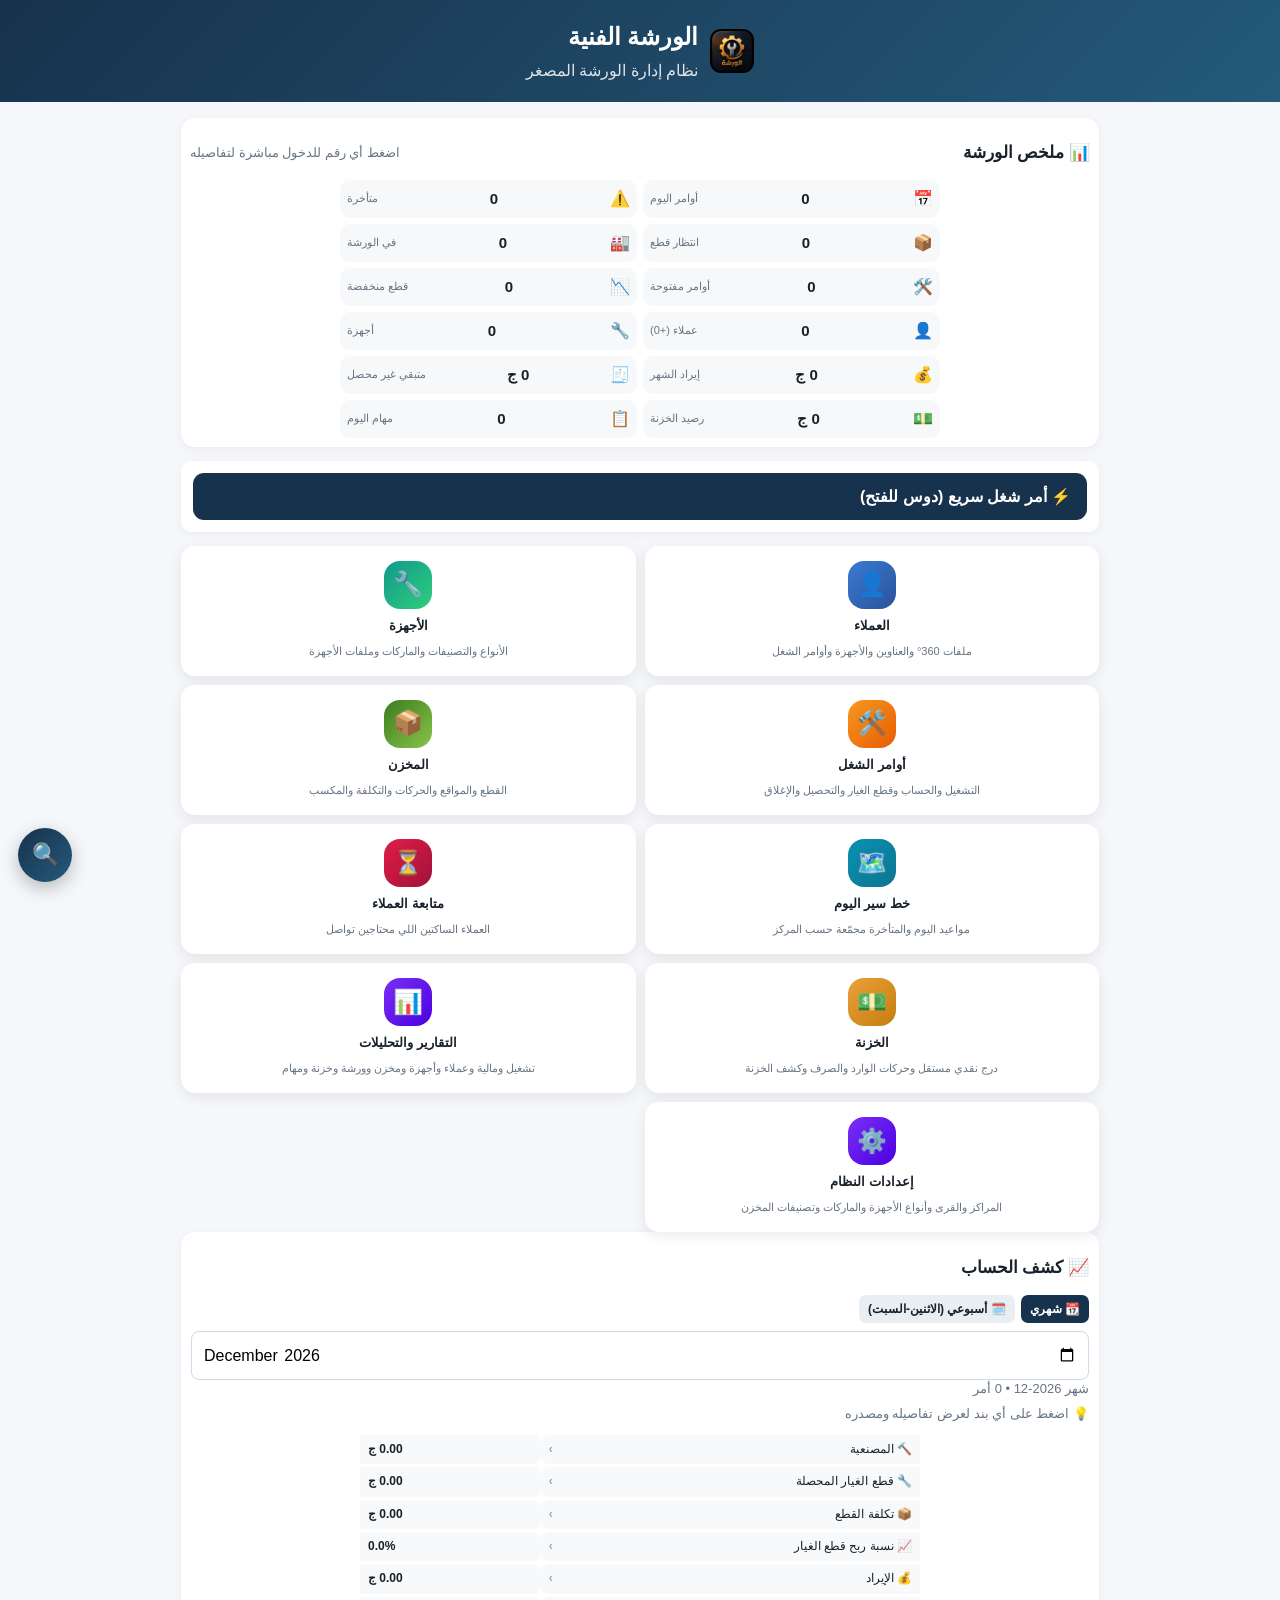
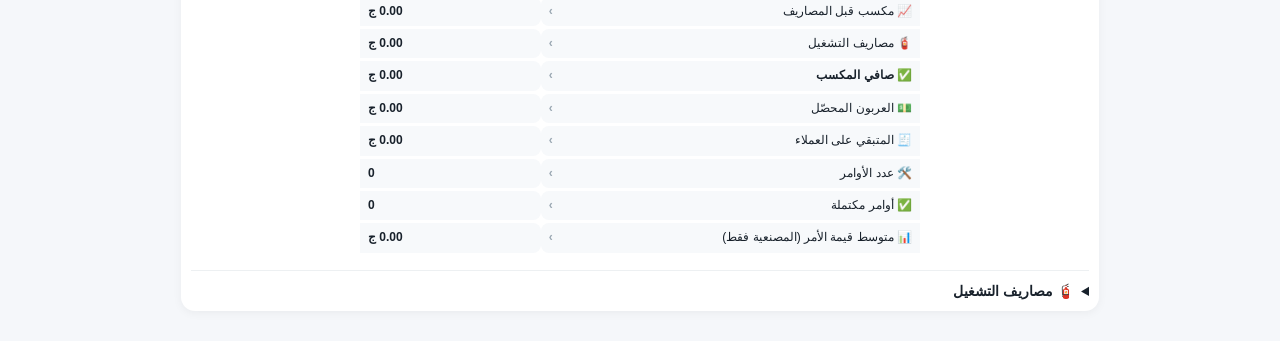
==== commit ecdf409f: "Add files via upload" ====
--- a/index.html
+++ b/index.html
@@ -46,4 +46,5 @@
     <div id="expenseList"></div>
   </details>
 </section>
-</main><script src="notif-shared.js"></script><script src="app.js"></script></body></html>+</main><script src="notif-shared.js"></script>
+  <script src="shared-data.js"></script><script src="global-search.js"></script><script src="image-store.js"></script><script src="migrations.js"></script><script src="treasury.js"></script><script src="tasks.js"></script><script src="app.js"></script></body></html>
--- a/style.css
+++ b/style.css
@@ -2,6 +2,14 @@
 .card-accent-cyan i{background:linear-gradient(135deg,#0891b2,#0e7490);color:#fff}
 .card-accent-red i{background:linear-gradient(135deg,#e11d48,#9f1239);color:#fff}
 .route-group-title{margin:16px 0 6px;font-size:15px;color:#17324d}
+.route-summary{display:grid;grid-template-columns:repeat(5,1fr);gap:8px;margin:12px 0}
+.route-summary .stat{background:#f6f8fa;border-radius:10px;padding:10px;text-align:center}
+.route-summary .stat b{display:block;font-size:16px}
+.route-summary .stat span{font-size:11px;color:#687583}
+.route-badge-done{background:#e3f6ea;color:#18794e}
+.route-badge-visited{background:#e7f0ff;color:#1f4fa3}
+.route-badge-pending{background:#fff3cd;color:#8a6d1f}
+@media(max-width:650px){.route-summary{grid-template-columns:repeat(2,1fr)}}
 .card-accent-gold i{background:linear-gradient(135deg,#e8a13a,#c77d0e);color:#fff}
 .treasury-balance{background:linear-gradient(135deg,#17324d,#0c1c2c);color:#fff;border-radius:14px;padding:18px;text-align:center;margin-bottom:14px}
 .treasury-balance span{display:block;font-size:13px;opacity:.8;margin-bottom:4px}
@@ -144,20 +152,35 @@
 .simple-stock-alert:active{opacity:.8}
 .simple-order-grid{display:grid;grid-template-columns:repeat(3,minmax(0,1fr));gap:8px}
 .simple-order-grid .simple-tile{min-height:86px}
-.route-summary{margin-top:12px;background:#fff;border:1px solid #e2e6eb;border-radius:12px;padding:10px}
-.route-day{border-top:1px solid #edf0f2;padding-top:8px;margin-top:8px}
-.route-day-title{display:flex;justify-content:space-between;gap:8px;font-size:13px}
-.route-day-title span{color:#687583;font-size:11px}
-.route-center{margin-top:7px;background:#f7f9fb;border-radius:9px;padding:8px}
-.route-group{margin-top:6px}
-.route-group-title{display:flex;justify-content:space-between;gap:8px;font-size:12px;font-weight:bold;color:#3a4a58;padding:2px 2px 4px}
-.route-group-title span{color:#687583;font-weight:normal}
-.route-center>b{font-size:12px}
-.route-village{margin-top:5px;padding-top:5px;border-top:1px solid #e9edf0}
-.route-village-head{display:flex;justify-content:space-between;gap:8px;align-items:center}
-.route-village-head span{font-size:12px;color:#3a4a58}
-.route-village-head strong{font-size:12px}
-.route-order-link{display:block;font-weight:bold;color:#17324d;text-decoration:none;font-size:12px;padding:3px 0}
+/* خط السير القادم — بطاقة مستقلة (rp- prefix خاص بيها لوحدها عشان متتعارضش مع route-summary/route-group-title بتوع صفحة route.html) */
+/* الألوان معمولة كمتغيرات CSS عشان تتغير من الإعدادات (داكن/فاتح/تلقائي حسب النظام/لون مخصص) من غير ما نلمس أي كلاس تاني */
+.rp-wrap{--rp-bg:#17181b;--rp-fg:#f2f3f5;--rp-muted:#9aa0a8;--rp-border:rgba(255,255,255,.12);--rp-link:#4d9fff;
+  margin-top:14px;background:var(--rp-bg);color:var(--rp-fg);border-radius:18px;padding:14px 16px 18px;box-shadow:0 6px 20px #0000003d}
+.rp-wrap.rp-theme-light{--rp-bg:#ffffff;--rp-fg:#18212b;--rp-muted:#687583;--rp-border:rgba(0,0,0,.1);--rp-link:#17324d;box-shadow:0 2px 12px #0000001a;border:1px solid #e5e8eb}
+@media(prefers-color-scheme:light){.rp-wrap.rp-theme-auto{--rp-bg:#ffffff;--rp-fg:#18212b;--rp-muted:#687583;--rp-border:rgba(0,0,0,.1);--rp-link:#17324d;box-shadow:0 2px 12px #0000001a;border:1px solid #e5e8eb}}
+.rp-title{display:flex;align-items:center;justify-content:space-between;gap:10px;padding-bottom:12px;margin-bottom:10px;border-bottom:1px solid var(--rp-border);font-size:16px}
+.rp-title b{font-weight:bold}
+.rp-title span{font-size:13px;color:var(--rp-muted)}
+.rp-empty{padding:16px;text-align:center;color:var(--rp-muted);font-size:13px}
+.rp-day{border-top:1px solid var(--rp-border);padding-top:10px;margin-top:10px}
+.rp-day:first-of-type{border-top:0;padding-top:0;margin-top:0}
+.rp-day-title{display:flex;justify-content:space-between;align-items:baseline;gap:8px;font-size:15px}
+.rp-day-title b{font-weight:bold}
+.rp-day-title span{color:var(--rp-muted);font-size:13px}
+.rp-group{margin-top:10px}
+.rp-group-title{display:flex;flex-direction:row-reverse;justify-content:flex-end;align-items:center;gap:6px;font-size:14px;font-weight:bold;color:var(--rp-fg);padding:2px 2px 6px}
+.rp-group-title span{color:var(--rp-muted);font-weight:normal;margin-inline-start:auto}
+.rp-center{margin-top:8px}
+.rp-center>b{display:block;font-size:15px;font-weight:bold;color:var(--rp-fg);padding:4px 0}
+.rp-village{margin-top:4px;padding:6px 0}
+.rp-village-head{display:flex;justify-content:space-between;align-items:center;gap:8px}
+.rp-village-head span{font-size:13px;color:var(--rp-fg)}
+.rp-village-head strong{font-size:13px;font-weight:normal;color:var(--rp-muted)}
+.rp-order-link{display:block;font-weight:bold;color:var(--rp-link);text-decoration:none;font-size:13px;padding:4px 0 2px}
+.rp-order-link:active{opacity:.7}
+@media(max-width:650px){.rp-wrap{padding:12px 14px 16px}}
+.route-theme-opt{opacity:.75}
+.route-theme-opt.active-opt{background:#17324d;color:#fff;border-color:#17324d;opacity:1}
 .simple-list-head{display:flex;align-items:center;justify-content:space-between;gap:8px;margin:12px 0 8px}
 .simple-list-head>div{display:grid;gap:2px}
 .simple-list-head small{font-size:11px;color:#687583}
@@ -264,3 +287,46 @@
   .report-section{box-shadow:none;border:1px solid #ddd;break-inside:avoid}
   .report-cards{grid-template-columns:repeat(4,1fr)}
 }
+
+
+/* تحسينات المخزن وخط السير — v11.25 */
+#partDuplicateHint:empty{display:none}
+.route-completed-row{display:grid;grid-template-columns:minmax(0,1fr) auto auto;align-items:center;gap:8px;width:100%;box-sizing:border-box;margin:6px 0;padding:8px 10px;border:1px solid #dfe3e8;border-radius:12px;background:#f4f6f8;color:inherit;text-decoration:none;transition:.15s;cursor:pointer}
+.route-completed-row:hover{transform:translateY(-1px)}
+.route-completed-row>b{min-width:0;white-space:nowrap;overflow:hidden;text-overflow:ellipsis}
+.route-row-arrows{display:flex;gap:4px;align-items:center;direction:ltr}
+.route-order-card{cursor:default;padding:11px 12px!important}
+.route-order-head{display:grid;grid-template-columns:auto minmax(0,1fr) auto;gap:8px;align-items:center;margin-bottom:8px}
+.route-order-head>a{min-width:0}
+.route-order-name{font-size:16px;font-weight:700;min-width:0;white-space:nowrap;overflow:hidden;text-overflow:ellipsis}
+.route-head-status{display:flex;gap:4px;align-items:center;justify-content:flex-end;flex-wrap:wrap}
+.route-order-data{display:grid;grid-template-columns:repeat(2,minmax(0,1fr));gap:6px}
+.route-data-cell{min-width:0;background:rgba(247,249,251,.72);border-radius:8px;padding:7px 8px;font-size:12px;line-height:1.35;display:flex;gap:5px;align-items:flex-start}
+.route-data-cell>span{min-width:0;overflow-wrap:anywhere}
+.route-order-actions{display:flex;flex-direction:column;gap:6px;align-items:stretch;margin-top:8px}
+.route-visit-row,.route-contact-row,.route-arrows-row{display:flex;gap:6px;width:100%}
+.route-visit-row .mini-action{flex:1 1 100%;width:100%}
+.route-contact-row .mini-action,.route-arrows-row .mini-action{flex:1 1 0;min-width:0}
+.route-up-btn{background:#e8f1ff!important;color:#1769aa!important;border:1px solid #9ec5e8!important}
+.route-down-btn{background:#fff0e8!important;color:#b34b16!important;border:1px solid #e7b28e!important}
+.route-contact-unavailable{background:#fff1f1!important;color:#b42318!important;border:1px solid #efb0aa!important}
+.route-contact-noanswer{background:#fff8df!important;color:#8a6500!important;border:1px solid #e4c76a!important}
+.route-badge-unavailable{background:#fde7e7!important;color:#b42318!important}
+.route-badge-noanswer{background:#fff1c7!important;color:#8a6500!important}
+.route-contact-time{font-size:10px;color:#6b7280;white-space:nowrap}
+.route-retry-btn{background:#eaf7ee!important;color:#18794e!important;border:1px solid #a9dbb9!important;white-space:nowrap}
+@media(max-width:650px){
+  .route-completed-row{grid-template-columns:minmax(0,1fr) auto auto;gap:5px;padding:8px 7px;font-size:13px}
+  .route-completed-row .badge{font-size:10px;padding:3px 6px}
+  .route-row-arrows{gap:3px}
+  .route-row-arrows .mini-action{padding:5px 7px!important}
+  .route-retry-btn{font-size:10px!important;padding:5px 6px!important}
+  .route-order-card{padding:9px!important}
+  .route-order-head{grid-template-columns:auto minmax(0,1fr);gap:5px}
+  .route-head-status{grid-column:1/-1;justify-content:flex-start}
+  .route-order-name{font-size:15px}
+  .route-order-data{grid-template-columns:repeat(2,minmax(0,1fr));gap:5px}
+  .route-data-cell{font-size:11px;padding:6px}
+  .route-order-actions{gap:5px}
+  .route-order-actions .mini-action{min-width:0;padding:7px 6px!important;font-size:10px!important}
+}
